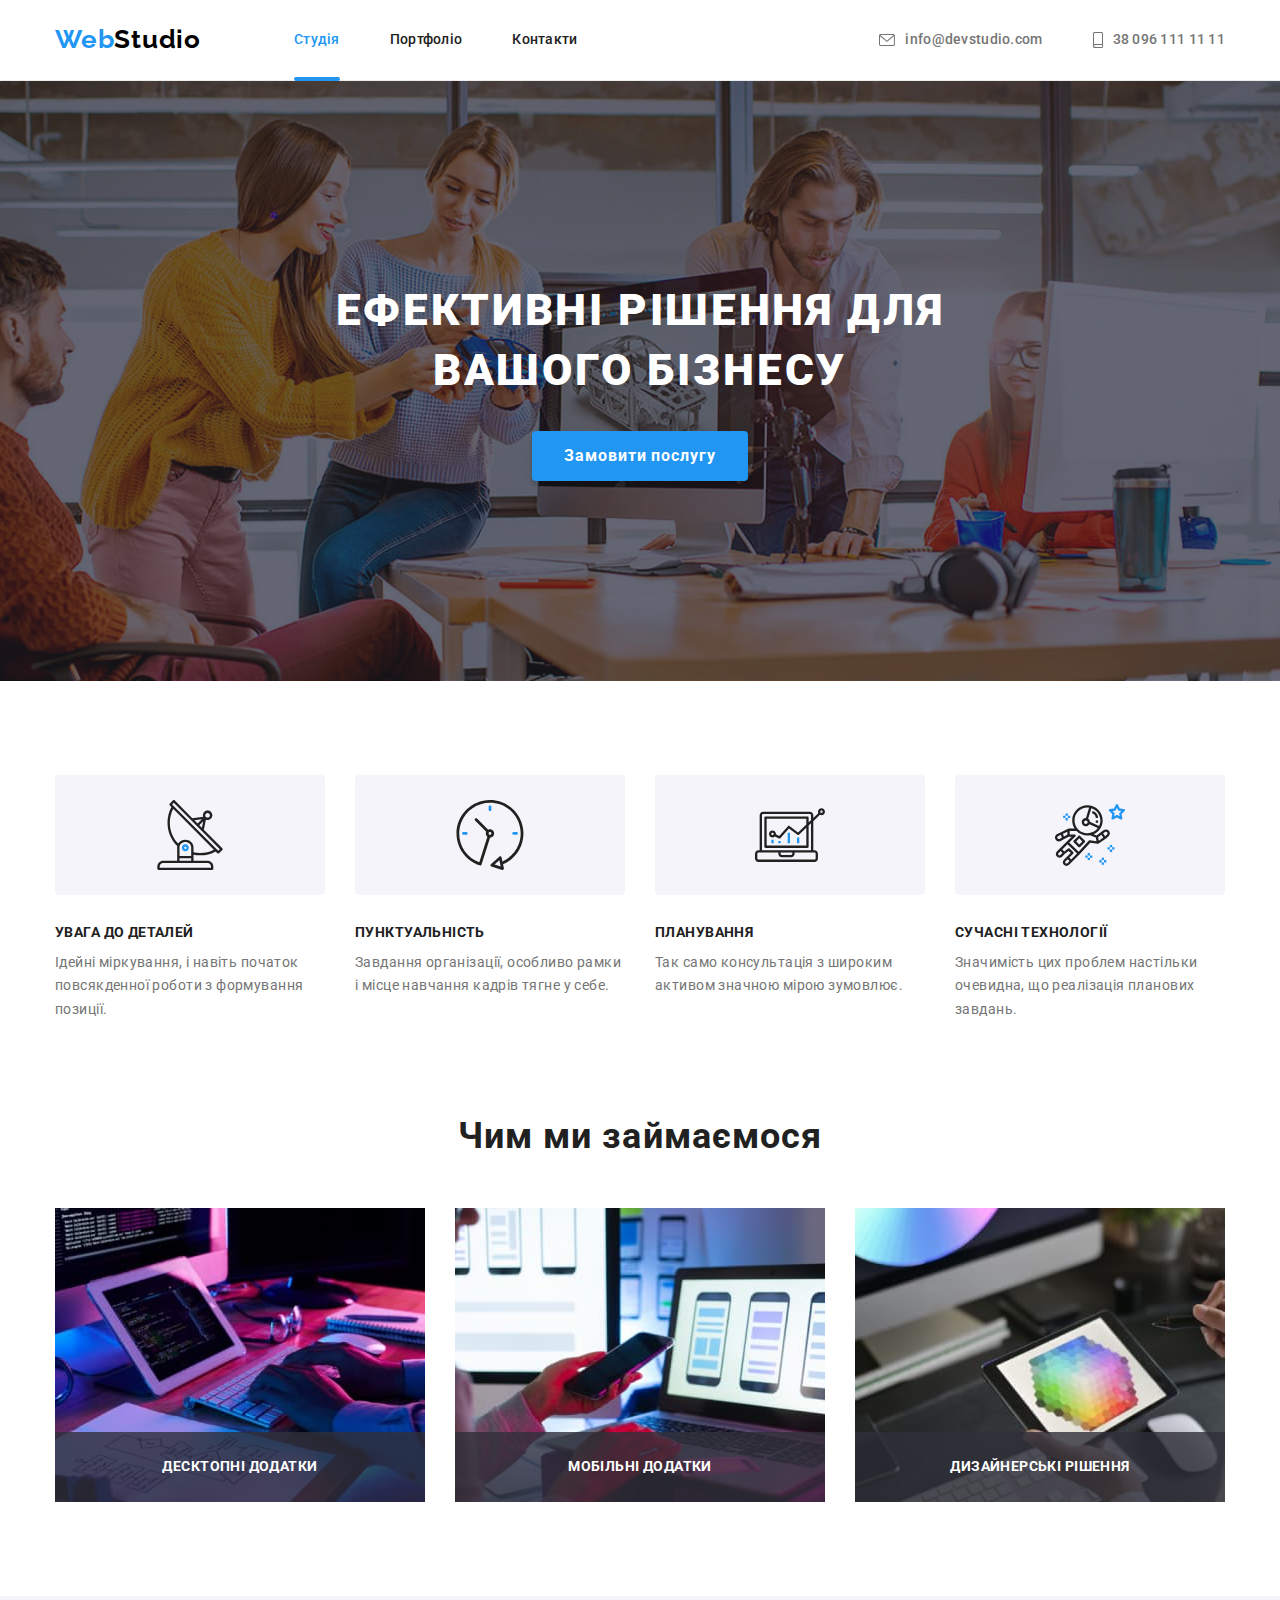
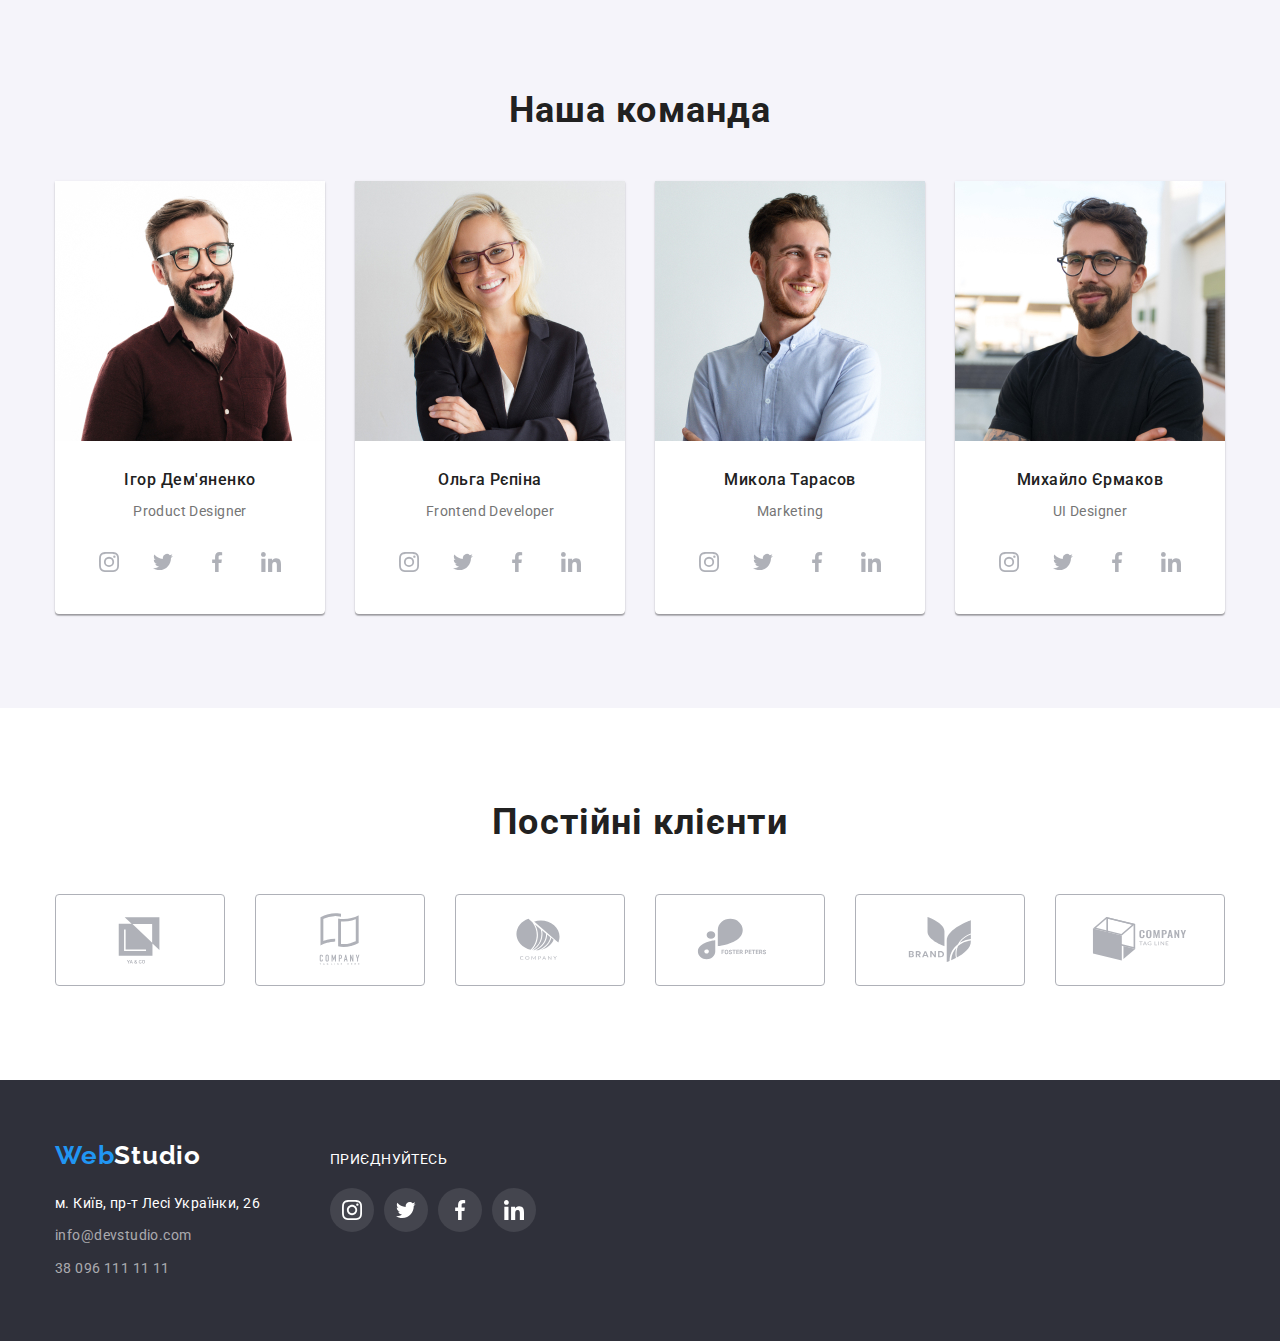
==== index.html @ 95c72705 "create hw6" ====
<!DOCTYPE html>
<html lang="uk">
  <head>
    <meta charset="UTF-8" />
    <meta http-equiv="X-UA-Compatible" content="IE=edge" />
    <meta name="viewport" content="width=device-width, initial-scale=1.0" />
    <link
      rel="stylesheet"
      href="https://cdnjs.cloudflare.com/ajax/libs/modern-normalize/1.1.0/modern-normalize.min.css"
    />
    <link rel="preconnect" href="https://fonts.googleapis.com" />
    <link rel="preconnect" href="https://fonts.gstatic.com" crossorigin />
    <link
      href="https://fonts.googleapis.com/css2?family=Raleway:wght@700&family=Roboto:wght@400;500;700;900&display=swap"
      rel="stylesheet"
    />
    <link rel="stylesheet" href="./css/styles.css" />
    <title>WebStudio</title>
  </head>
  <body>
    <!-- шапка сайту -->
    <header class="header-section">
      <div class="container header-container">
        <nav class="header-naw">
          <a href="#" class="logo header-logo">Web<span class="logo-dark">Studio</span> </a>
          <ul class="site-naw list">
            <li>
              <a href="./index.html" class="naw-link link current-page">Студія</a>
            </li>
            <li>
              <a href="./portfolio.html" class="naw-link link">Портфоліо</a>
            </li>
            <li><a href="" class="naw-link link">Контакти</a></li>
          </ul>
        </nav>
        <ul class="contacts list">
          <li>
            <a href="malito:info@devstudio.com" class="cnt-link link" lang="en">
              <svg class="contacts-icon" width="16px" height="12px">
                <use href="./images/icons.svg#icon-envelope"></use>
              </svg>
              info@devstudio.com</a
            >
          </li>
          <li>
            <a href="tel:+380961111111" class="cnt-link link">
              <svg class="contacts-icon" width="10px" height="16px">
                <use href="./images/icons.svg#icon-smartphone"></use>
              </svg>
              38 096 111 11 11</a
            >
          </li>
        </ul>
      </div>
    </header>
    <main>
      <!-- секція герой -->
      <section class="hero">
        <div class="container">
          <h1 class="hero-title">Ефективні рішення для вашого бізнесу</h1>
          <button type="button" class="hero-button" data-modal-open>Замовити послугу</button>
        </div>
      </section>
      <!-- секція переваги -->
      <section class="section">
        <div class="container">
          <h2 class="visually-hidden">Наші переваги</h2>
          <ul class="benefits list">
            <li class="benefits-item">
              <div class="benefits-icons">
                <svg class="benefits-icon" width="70px" height="70px">
                  <use href="./images/icons.svg#icon-antenna"></use>
                </svg>
              </div>
              <h3 class="benefits-title">Увага до деталей</h3>
              <p>Ідейні міркування, і навіть початок повсякденної роботи з формування позиції.</p>
            </li>
            <li class="benefits-item">
              <div class="benefits-icons">
                <svg class="benefits-icon" width="70px" height="70px">
                  <use href="./images/icons.svg#icon-clock"></use>
                </svg>
              </div>
              <h3 class="benefits-title">Пунктуальність</h3>
              <p>Завдання організації, особливо рамки і місце навчання кадрів тягне у себе.</p>
            </li>
            <li class="benefits-item">
              <div class="benefits-icons">
                <svg class="benefits-icon" width="70px" height="70px">
                  <use href="./images/icons.svg#icon-diagram"></use>
                </svg>
              </div>
              <h3 class="benefits-title">Планування</h3>
              <p>Так само консультація з широким активом значною мірою зумовлює.</p>
            </li>
            <li class="benefits-item">
              <div class="benefits-icons">
                <svg class="benefits-icon" width="70px" height="70px">
                  <use href="./images/icons.svg#icon-astronaut"></use>
                </svg>
              </div>
              <h3 class="benefits-title">Сучасні технології</h3>
              <p>Значимість цих проблем настільки очевидна, що реалізація планових завдань.</p>
            </li>
          </ul>
        </div>
      </section>
      <!-- секція наші роботи -->
      <section class="section example-section">
        <div class="container">
          <h2 class="example-title">Чим ми займаємося</h2>
          <ul class="list-example list">
            <li>
              <div class="activity">
                <img src="./images/box1.jpg" alt="людина працює за робочим столом" width="370" />
                <p class="activity-text">Десктопні додатки</p>
              </div>
            </li>
            <li>
              <div class="activity">
                <img
                  src="./images/box2.jpg"
                  alt="людина звіряє телефон з макетом на ноутбуці"
                  width="370"
                />
                <p class="activity-text">Мобільні додатки</p>
              </div>
            </li>
            <li>
              <div class="activity">
                <img
                  src="./images/box3.jpg"
                  alt="людина обирає палітру кольорів на планшеті"
                  width="370"
                />
                <p class="activity-text">Дизайнерські рішення</p>
              </div>
            </li>
          </ul>
        </div>
      </section>
      <!-- секція команда -->
      <section class="section-team">
        <div class="container">
          <h2 class="team-title">Наша команда</h2>
          <ul class="team-list list">
            <li class="team-folder">
              <img src="./images/photo1.jpg" alt="фото працівника Ігор Дем'яненко" width="270" />
              <div class="team-details">
                <h3 class="team-subtitle">Ігор Дем'яненко</h3>
                <p lang="en">Product Designer</p>
                <ul class="net-list list">
                  <li class="net-item">
                    <a
                      href=""
                      class="net-link link"
                      aria-label="Instagram"
                      rel=" noopener noreferrer nofollow"
                    >
                      <svg class="net-icon" width="20px" height="20px">
                        <use href="./images/icons.svg#icon-instagram"></use>
                      </svg>
                    </a>
                  </li>
                  <li class="net-item">
                    <a
                      href=""
                      class="net-link link"
                      aria-label="Twitter"
                      rel=" noopener noreferrer nofollow"
                    >
                      <svg class="net-icon" width="20px" height="20px">
                        <use href="./images/icons.svg#icon-twitter"></use>
                      </svg>
                    </a>
                  </li>
                  <li class="net-item">
                    <a
                      href=""
                      class="net-link link"
                      aria-label="Facebook"
                      rel=" noopener noreferrer nofollow"
                    >
                      <svg class="net-icon" width="20px" height="20px">
                        <use href="./images/icons.svg#icon-facebook"></use>
                      </svg>
                    </a>
                  </li>
                  <li class="net-item">
                    <a
                      href=""
                      class="net-link link"
                      aria-label="Linkedin"
                      rel=" noopener noreferrer nofollow"
                    >
                      <svg class="net-icon" width="20px" height="20px">
                        <use href="./images/icons.svg#icon-linkedin"></use>
                      </svg>
                    </a>
                  </li>
                </ul>
              </div>
            </li>
            <li class="team-folder">
              <img src="./images/photo2.jpg" alt="фото працівника Ольга Рєпіна" width="270" />
              <div class="team-details">
                <h3 class="team-subtitle">Ольга Рєпіна</h3>
                <p lang="en">Frontend Developer</p>
                <ul class="net-list list">
                  <li class="net-item">
                    <a
                      href=""
                      class="net-link link"
                      aria-label="Instagram"
                      rel=" noopener noreferrer nofollow"
                    >
                      <svg class="net-icon" width="20px" height="20px">
                        <use href="./images/icons.svg#icon-instagram"></use>
                      </svg>
                    </a>
                  </li>
                  <li class="net-item">
                    <a
                      href=""
                      class="net-link link"
                      aria-label="Twitter"
                      rel=" noopener noreferrer nofollow"
                    >
                      <svg class="net-icon" width="20px" height="20px">
                        <use href="./images/icons.svg#icon-twitter"></use>
                      </svg>
                    </a>
                  </li>
                  <li class="net-item">
                    <a
                      href=""
                      class="net-link link"
                      aria-label="Facebook"
                      rel=" noopener noreferrer nofollow"
                    >
                      <svg class="net-icon" width="20px" height="20px">
                        <use href="./images/icons.svg#icon-facebook"></use>
                      </svg>
                    </a>
                  </li>
                  <li class="net-item">
                    <a
                      href=""
                      class="net-link link"
                      aria-label="Linkedin"
                      rel=" noopener noreferrer nofollow"
                    >
                      <svg class="net-icon" width="20px" height="20px">
                        <use href="./images/icons.svg#icon-linkedin"></use>
                      </svg>
                    </a>
                  </li>
                </ul>
              </div>
            </li>
            <li class="team-folder">
              <img src="./images/photo3.jpg" alt="фото працівника Микола Тарасов" width="270" />
              <div class="team-details">
                <h3 class="team-subtitle">Микола Тарасов</h3>
                <p lang="en">Marketing</p>
                <ul class="net-list list">
                  <li class="net-item">
                    <a
                      href=""
                      class="net-link link"
                      aria-label="Instagram"
                      rel=" noopener noreferrer nofollow"
                    >
                      <svg class="net-icon" width="20px" height="20px">
                        <use href="./images/icons.svg#icon-instagram"></use>
                      </svg>
                    </a>
                  </li>
                  <li class="net-item">
                    <a
                      href=""
                      class="net-link link"
                      aria-label="Twitter"
                      rel=" noopener noreferrer nofollow"
                    >
                      <svg class="net-icon" width="20px" height="20px">
                        <use href="./images/icons.svg#icon-twitter"></use>
                      </svg>
                    </a>
                  </li>
                  <li class="net-item">
                    <a
                      href=""
                      class="net-link link"
                      aria-label="Facebook"
                      rel=" noopener noreferrer nofollow"
                    >
                      <svg class="net-icon" width="20px" height="20px">
                        <use href="./images/icons.svg#icon-facebook"></use>
                      </svg>
                    </a>
                  </li>
                  <li class="net-item">
                    <a
                      href=""
                      class="net-link link"
                      aria-label="Linkedin"
                      rel=" noopener noreferrer nofollow"
                    >
                      <svg class="net-icon" width="20px" height="20px">
                        <use href="./images/icons.svg#icon-linkedin"></use>
                      </svg>
                    </a>
                  </li>
                </ul>
              </div>
            </li>
            <li class="team-folder">
              <img src="./images/photo4.jpg" alt="фото працівника Михайло Єрмаков" width="270" />
              <div class="team-details">
                <h3 class="team-subtitle">Михайло Єрмаков</h3>
                <p lang="en">UI Designer</p>
                <ul class="net-list list">
                  <li class="net-item">
                    <a
                      href=""
                      class="net-link link"
                      aria-label="Instagram"
                      rel=" noopener noreferrer nofollow"
                    >
                      <svg class="net-icon" width="20px" height="20px">
                        <use href="./images/icons.svg#icon-instagram"></use>
                      </svg>
                    </a>
                  </li>
                  <li class="net-item">
                    <a
                      href=""
                      class="net-link link"
                      aria-label="Twitter"
                      rel=" noopener noreferrer nofollow"
                    >
                      <svg class="net-icon" width="20px" height="20px">
                        <use href="./images/icons.svg#icon-twitter"></use>
                      </svg>
                    </a>
                  </li>
                  <li class="net-item">
                    <a
                      href=""
                      class="net-link link"
                      aria-label="Facebook"
                      rel=" noopener noreferrer nofollow"
                    >
                      <svg class="net-icon" width="20px" height="20px">
                        <use href="./images/icons.svg#icon-facebook"></use>
                      </svg>
                    </a>
                  </li>
                  <li class="net-item">
                    <a
                      href=""
                      class="net-link link"
                      aria-label="Linkedin"
                      rel=" noopener noreferrer nofollow"
                    >
                      <svg class="net-icon" width="20px" height="20px">
                        <use href="./images/icons.svg#icon-linkedin"></use>
                      </svg>
                    </a>
                  </li>
                </ul>
              </div>
            </li>
          </ul>
        </div>
      </section>
      <!-- секція клієнти -->
      <section class="section">
        <div class="container">
          <h2 class="clients-title">Постійні клієнти</h2>
          <ul class="clients-list list">
            <li class="clients-item">
              <a href="" class="clients-link link">
                <svg class="clients-icon" width="106px" height="60px">
                  <use href="./images/icons.svg#icon-clienta"></use>
                </svg>
              </a>
            </li>
            <li class="clients-item">
              <a href="" class="clients-link link">
                <svg class="clients-icon" width="106px" height="60px">
                  <use href="./images/icons.svg#icon-clientb"></use>
                </svg>
              </a>
            </li>
            <li class="clients-item">
              <a href="" class="clients-link link">
                <svg class="clients-icon" width="106px" height="60px">
                  <use href="./images/icons.svg#icon-clientc"></use>
                </svg>
              </a>
            </li>
            <li class="clients-item">
              <a href="" class="clients-link link">
                <svg class="clients-icon" width="106px" height="60px">
                  <use href="./images/icons.svg#icon-clientd"></use>
                </svg>
              </a>
            </li>
            <li class="clients-item">
              <a href="" class="clients-link link">
                <svg class="clients-icon" width="106px" height="60px">
                  <use href="./images/icons.svg#icon-cliente"></use>
                </svg>
              </a>
            </li>
            <li class="clients-item">
              <a href="" class="clients-link link">
                <svg class="clients-icon" width="106px" height="60px">
                  <use href="./images/icons.svg#icon-clientf"></use>
                </svg>
              </a>
            </li>
          </ul>
        </div>
      </section>
    </main>
    <!-- підвал -->
    <footer class="footer-section">
      <div class="container">
        <div class="footer-parts">
          <div>
            <a href="#" class="logo footer-logo">Web<span class="logo-light">Studio</span> </a>
            <address>
              <div>
                <ul class="address list">
                  <li class="address-list">
                    <a
                      href="https://goo.gl/maps/CPtrU1FHBa2aNyZL9"
                      class="link"
                      target="_blank"
                      rel="noopener noreferrer nofollow"
                      >м. Київ, пр-т Лесі Українки, 26</a
                    >
                  </li>
                  <li class="address-list">
                    <a href="malito:info@devstudio.com" class="address-link link" lang="en">
                      info@devstudio.com</a
                    >
                  </li>
                  <li class="address-list">
                    <a href="tel:+380961111111" class="address-link link"> 38 096 111 11 11 </a>
                  </li>
                </ul>
              </div>
            </address>
          </div>
          <div>
            <p class="net-title">приєднуйтесь</p>
            <ul class="net-list-footer list">
              <li class="net-item">
                <a
                  href=""
                  class="net-link-footer link"
                  aria-label="Instagram"
                  rel=" noopener noreferrer nofollow"
                >
                  <svg class="net-icon" width="20px" height="20px">
                    <use href="./images/icons.svg#icon-instagramfooter"></use>
                  </svg>
                </a>
              </li>
              <li class="net-item">
                <a
                  href=""
                  class="net-link-footer link"
                  aria-label="Twitter"
                  rel=" noopener noreferrer nofollow"
                >
                  <svg class="net-icon" width="20px" height="20px">
                    <use href="./images/icons.svg#icon-twitterfooter"></use>
                  </svg>
                </a>
              </li>
              <li class="net-item">
                <a
                  href=""
                  class="net-link-footer link"
                  aria-label="Facebook"
                  rel=" noopener noreferrer nofollow"
                >
                  <svg class="net-icon" width="20px" height="20px">
                    <use href="./images/icons.svg#icon-facebookfooter"></use>
                  </svg>
                </a>
              </li>
              <li class="net-item">
                <a
                  href=""
                  class="net-link-footer link"
                  aria-label="Linkedin"
                  rel=" noopener noreferrer nofollow"
                >
                  <svg class="net-icon" width="20px" height="20px">
                    <use href="./images/icons.svg#icon-linkedinfooter"></use>
                  </svg>
                </a>
              </li>
            </ul>
          </div>
        </div>
      </div>
    </footer>

    <div class="backdrop is-hidden" data-modal>
      <div class="modal">
        <button type="button" class="close-button" data-modal-close>
          <svg class="icon" width="11px" height="11px">
            <use href="./images/icons.svg#icon-vector"></use>
          </svg>
        </button>
      </div>
    </div>
    <script src="./modal.js"></script>
  </body>
</html>
---- css/styles.css ----
:root {
  --color-primary: #757575;
  --main-title-color: #212121;
  --color-brand: #2196f3;
  --main-white-color: #ffffff;
  --background-accent: #2f303a;
  --section-color: #f5f4fa;
  --logo-dark-color: #000000;
  --button-h-f-color: #188ce8;
  --secondary-white-color: rgba(255, 255, 255, 0.6);
  --border-color: #afb1b8;
}

body {
  color: var(--color-primary);
  background-color: var(--main-white-color);
  font-family: 'Roboto', sans-serif;
}

h1,
h2,
h3,
h4,
h5,
h6,
p,
ul {
  margin: 0;
}

img {
  display: block;
  max-width: 100%;
  height: auto;
}

.section {
  padding: 94px 0;
}

.container {
  width: 100%;
  max-width: 1200px;
  margin: 0 auto;
  padding: 0 15px;
}

*::before,
::after {
  box-sizing: border-box;
}

.list {
  list-style: none;
}

.link {
  text-decoration: none;
}

.current-page {
  position: relative;
  color: var(--color-brand);
}

.current-page::after {
  content: '';
  position: absolute;
  display: block;
  left: 0;
  bottom: -1px;
  width: 100%;
  height: 4px;
  border-radius: 2px;
  background-color: var(--color-brand);
}

/* header */

.header-section {
  font-size: 14px;
  line-height: 1.7;
  letter-spacing: 0.03em;
  margin: 0 auto;
  border-bottom: 1px solid #ececec;
}

.logo {
  color: var(--color-brand);
  font-family: 'Raleway', sans-serif;
  font-weight: 700;
  font-size: 26px;
  line-height: 1.2;
  letter-spacing: 0.03em;
  text-decoration: none;
}

.header-logo {
  margin-right: 93px;
}

.logo-dark {
  color: var(--logo-dark-color);
}

/* site naw */

.site-naw .naw-link {
  color: var(--main-title-color);
  font-weight: 500;
  font-size: 14px;
  line-height: 1.14;
  letter-spacing: 0.02em;
  padding: 32px 0;
  display: block;
  transition: color 250ms cubic-bezier(0.4, 0, 0.2, 1);
}

.site-naw .naw-link:hover,
.site-naw .naw-link:focus {
  color: var(--color-brand);
}

.site-naw .link.current-page {
  color: var(--color-brand);
}

.contacts .cnt-link {
  display: flex;
  color: var(--color-primary);
  font-weight: 500;
  font-size: 14px;
  line-height: 1.14;
  letter-spacing: 0.02em;
  padding: 32px 0;
  justify-content: space-between;
  gap: 10px;
  align-items: center;
  transition: color 250ms cubic-bezier(0.4, 0, 0.2, 1);
}

.contacts-icon {
  fill: currentColor;
}

.contacts .cnt-link:hover,
.contacts .cnt-link:focus {
  color: var(--color-brand);
}

.contacts .cnt-link:hover .contacts-icon .contacts .cnt-link:focus .contacts-icon {
  fill: var(--color-brand);
}

.header-container {
  display: flex;
  align-items: center;
  justify-content: space-between;
}

.header-naw {
  display: flex;
  align-items: center;
  justify-content: space-between;
}

.site-naw {
  display: flex;
  gap: 50px;
  padding: 0;
}

.contacts {
  display: flex;
  gap: 50px;
  padding: 0;
}

/* sections */
/* hero */
.hero {
  background-color: var(--background-accent);
  padding: 200px 0;
  background-image: linear-gradient(to right, rgba(47, 48, 58, 0.4), rgba(47, 48, 58, 0.4)),
    url(../images/image-hero.jpg);
  background-repeat: no-repeat;
  background-position: center;
}

.hero-title {
  color: var(--main-white-color);
  font-weight: 900;
  font-size: 44px;
  line-height: 1.36;
  letter-spacing: 0.06em;
  text-transform: uppercase;
  text-align: center;
  max-width: 696px;
  margin: 0 auto 30px auto;
}

.hero-button {
  color: var(--main-white-color);
  background-color: var(--color-brand);
  font-family: inherit;
  font-weight: 700;
  font-size: 16px;
  line-height: 1.87;
  letter-spacing: 0.06em;
  cursor: pointer;
  display: block;
  min-width: 216px;
  padding: 10px 32px;
  margin: 0 auto;
  box-shadow: 0px 4px 4px rgba(0, 0, 0, 0.15);
  border-radius: 4px;
  border: 0;
  transition: background-color 250ms cubic-bezier(0.4, 0, 0.2, 1);
}

.hero-button:hover,
.hero-button:focus {
  background-color: var(--button-h-f-color);
}

.visually-hidden {
  position: absolute;
  white-space: nowrap;
  width: 1px;
  height: 1px;
  overflow: hidden;
  border: 0;
  padding: 0;
  clip: rect(0 0 0 0);
  clip-path: inset(50%);
  margin: -1px;
}

/* benefits */
.benefits-title {
  color: var(--main-title-color);
  font-size: 14px;
  line-height: 1.14;
  letter-spacing: 0.03em;
  text-transform: uppercase;
  margin-bottom: 10px;
}

.benefits {
  display: flex;
  gap: 30px;
  padding: 0;
}

.benefits-item {
  width: 270px;
  font-size: 14px;
  line-height: 1.7;
  letter-spacing: 0.03em;
}

.benefits-icons {
  display: flex;
  width: 270px;
  height: 120px;
  background: var(--section-color);
  border-radius: 4px;
  margin-bottom: 30px;
  align-items: center;
  justify-content: center;
}

/* example */
.example-title {
  color: var(--main-title-color);
  font-size: 36px;
  line-height: 1.16;
  letter-spacing: 0.03em;
  margin-bottom: 50px;
  text-align: center;
}

.list-example {
  display: flex;
  justify-content: space-between;
  gap: 30px;
  padding: 0;
}

.example-section {
  padding-top: 0;
}

.activity {
  position: relative;
  display: flex;
  justify-content: center;
}

.activity::before {
  content: '';
  position: absolute;
  bottom: 0;
  width: 100%;
  height: 70px;
  background: rgba(47, 48, 58, 0.8);
}

.activity-text {
  position: absolute;
  bottom: 0;
  margin: 0;
  padding: 27px 0;
  font-weight: 700;
  font-size: 14px;
  line-height: 1.14;
  text-align: center;
  letter-spacing: 0.03em;
  text-transform: uppercase;
  color: var(--main-white-color);
}

/* team section*/
.section-team {
  background-color: var(--section-color);
  font-size: 14px;
  line-height: 1.7;
  letter-spacing: 0.03em;
  padding: 94px 0;
  margin: 0 auto;
}

.team-list {
  display: flex;
  justify-content: center;
  align-items: center;
  padding: 0;
}

.team-title {
  color: var(--main-title-color);
  font-size: 36px;
  line-height: 1.16;
  letter-spacing: 0.03em;
  margin-bottom: 50px;
  text-align: center;
}

.team-folder {
  background-color: var(--main-white-color);
  min-width: 270px;
  margin-right: 30px;
  box-shadow: 0px 1px 3px rgba(0, 0, 0, 0.12), 0px 1px 1px rgba(0, 0, 0, 0.14),
    0px 2px 1px rgba(0, 0, 0, 0.2);
  border-radius: 0px 0px 4px 4px;
}

.team-folder:last-child {
  margin-right: 0;
}

.team-subtitle {
  color: var(--main-title-color);
  font-weight: 500;
  font-size: 16px;
  line-height: 1.18;
  letter-spacing: 0.03em;
  margin-top: 0px;
  margin-bottom: 10px;
}

.team-details {
  text-align: center;
  padding: 30px;
}

.net-list {
  display: flex;
  justify-content: center;
  gap: 10px;
  padding: 0;
  margin-top: 16px;
}

.net-link {
  width: 44px;
  height: 44px;
  display: flex;
  align-items: center;
  justify-content: center;
  border-radius: 50%;
  color: var(--border-color);
  background-color: var(--main-white-color);
  transition: background-color 250ms cubic-bezier(0.4, 0, 0.2, 1),
    fill 250ms cubic-bezier(0.4, 0, 0.2, 1);
}

.net-icon {
  fill: currentColor;
}

.net-link:hover,
.net-link:focus {
  background-color: var(--color-brand);
  fill: var(--main-white-color);
}

.net-link:hover .net-icon,
.net-link:focus .net-icon {
  fill: var(--main-white-color);
}

/* clients section */
.clients-title {
  color: var(--main-title-color);
  font-size: 36px;
  line-height: 1.16;
  letter-spacing: 0.03em;
  margin-bottom: 50px;
  text-align: center;
}

.clients-list {
  display: flex;
  gap: 30px;
  padding: 0;
}

.clients-item {
  width: 170px;
  height: 92px;
}

.clients-link {
  display: flex;
  align-items: center;
  justify-content: center;
  width: 100%;
  height: 100%;
  border: 1px solid var(--border-color);
  border-radius: 4px;
  color: var(--border-color);
  transition: border-color 250ms cubic-bezier(0.4, 0, 0.2, 1),
    fill 250ms cubic-bezier(0.4, 0, 0.2, 1);
}

.clients-icon {
  fill: currentColor;
}

.clients-link:hover,
.clients-link:focus {
  fill: var(--color-brand);
  border-color: var(--color-brand);
}

.clients-link:hover .clients-icon,
.clients-link:focus .clients-icon {
  fill: var(--color-brand);
}

/* footer */
.footer-section {
  background-color: var(--background-accent);
  font-size: 14px;
  line-height: 1.7;
  letter-spacing: 0.03em;
  margin: 0 auto;
  padding: 60px 0;
}

address {
  margin-top: 20px;
}

.address {
  font-size: 14px;
  line-height: 1.7;
  letter-spacing: 0.03em;
  padding: 0;
}

.address-list {
  margin-bottom: 9px;
}

.address-list:last-child {
  margin-bottom: 0;
}

.address .link {
  color: var(--main-white-color);
  font-style: normal;
  transition: color 250ms cubic-bezier(0.4, 0, 0.2, 1);
}

.address .address-link {
  color: var(--secondary-white-color);
  transition: color 250ms cubic-bezier(0.4, 0, 0.2, 1);
}

.address .link:hover,
.address .link:focus {
  color: var(--color-brand);
}

.logo-light {
  color: var(--main-white-color);
}

.net-list-footer {
  display: flex;
  justify-content: flex-start;
  gap: 10px;
  padding: 0;
}

.net-title {
  color: var(--main-white-color);
  font-size: 14px;
  line-height: 1.14;
  letter-spacing: 0.03em;
  text-transform: uppercase;
  text-align: start;
  margin-bottom: 20px;
}

.footer-parts {
  display: flex;
  gap: 70px;
  align-items: baseline;
}

.net-link-footer {
  width: 44px;
  height: 44px;
  display: flex;
  align-items: center;
  justify-content: center;
  border-radius: 50%;
  color: var(--border-color);
  background-color: rgba(255, 255, 255, 0.1);
  fill: currentColor;
  transition: background-color 250ms cubic-bezier(0.4, 0, 0.2, 1);
}

.net-link-footer:hover,
.net-link-footer:focus {
  color: var(--main-white-color);
  background-color: var(--color-brand);
}

/* portfolio */
.portfolio-button {
  color: var(--main-title-color);
  background-color: var(--section-color);
  font-family: inherit;
  font-weight: 500;
  font-size: 16px;
  line-height: 1.6;
  letter-spacing: 0.03em;
  cursor: pointer;
  display: block;
  padding: 6px 22px;
  margin: 0 auto;
  border-radius: 4px;
  border: 0;
  transition-property: color, background-color, box-shadow;
  transition-duration: 250ms;
  transition-timing-function: cubic-bezier(0.4, 0, 0.2, 1);
}

.filters {
  display: flex;
  justify-content: center;
  align-items: center;
  margin-bottom: 34px;
  padding: 0;
}

.filters-list {
  margin-right: 8px;
}

.filters-list:last-child {
  margin-right: 0;
}

.portfolio-button:hover,
.portfolio-button:focus {
  color: var(--main-white-color);
  background-color: var(--color-brand);
  box-shadow: 0px 3px 1px rgba(0, 0, 0, 0.1), 0px 1px 2px rgba(0, 0, 0, 0.08),
    0px 2px 2px rgba(0, 0, 0, 0.12);
}

.button.current {
  color: var(--main-white-color);
  background-color: var(--color-brand);
}

.portfolio-card .link {
  color: var(--color-primary);
  font-size: 16px;
  line-height: 1.87;
  letter-spacing: 0.03em;
}

.portfolio-card {
  display: flex;
  justify-content: center;
  flex-wrap: wrap;
  gap: 30px;
  padding: 0;
  margin: 0;
}

.portfolio-list {
  flex-basis: calc((100% - 60px) / 3);
}

.portfolio-details {
  border: 1px solid #eeeeee;
  border-top: none;
  padding: 20px 24px;
}

.portfolio-title {
  color: var(--main-title-color);
  font-size: 18px;
  line-height: 2;
  letter-spacing: 0.06em;
  margin-bottom: 4px;
}

.portfolio-link {
  display: block;
}

.portfolio-link:hover,
.portfolio-link:focus {
  box-shadow: 0px 1px 1px rgba(0, 0, 0, 0.12), 0px 4px 4px rgba(0, 0, 0, 0.06),
    1px 4px 6px rgba(0, 0, 0, 0.16);
}

.portfolio-thumb {
  position: relative;
  overflow: hidden;
  width: 370px;
  height: 294px;
}

.portfolio-overlay {
  position: absolute;
  opacity: 0;
  pointer-events: none;
  top: 0;
  left: 0;
  width: 100%;
  height: 100%;
  background-color: rgba(33, 150, 243, 0.9);
  transform: translateY(101%);
  transition-duration: 250ms;
  transition-timing-function: cubic-bezier(0.4, 0, 0.2, 1);
}

.thumb-text {
  font-size: 18px;
  line-height: 1.56;
  letter-spacing: 0.03em;
  align-content: center;
  color: var(--main-white-color);
  padding: 63px 24px;
}

.portfolio-link:hover .portfolio-overlay,
.portfolio-link:focus .portfolio-overlay {
  transform: translateY(0);
  opacity: 1;
}

/* modal window */
.backdrop {
  position: fixed;
  top: 0;
  left: 0;
  width: 100%;
  height: 100%;
  background: rgba(0, 0, 0, 0.2);
  opacity: 1;
  transition-property: opacity, visibility;
  transition-duration: 250ms;
  transition-timing-function: cubic-bezier(0.4, 0, 0.2, 1);
}

.backdrop.is-hidden {
  opacity: 0;
  pointer-events: none;
  visibility: hidden;
}

.modal {
  position: absolute;
  top: 50%;
  left: 50%;
  transform: translate(-50%, -50%);
  min-width: 528px;
  min-height: 581px;
  background: var(--main-white-color);
  box-shadow: 0px 1px 3px rgba(0, 0, 0, 0.12), 0px 1px 1px rgba(0, 0, 0, 0.14),
    0px 2px 1px rgba(0, 0, 0, 0.2);
  border-radius: 4px;
}

.close-button {
  position: absolute;
  width: 30px;
  height: 30px;
  top: 8px;
  right: 8px;
  cursor: pointer;
  border: 1px solid rgba(0, 0, 0, 0.1);
  border-radius: 50%;
  background-color: var(--main-white-color);
}
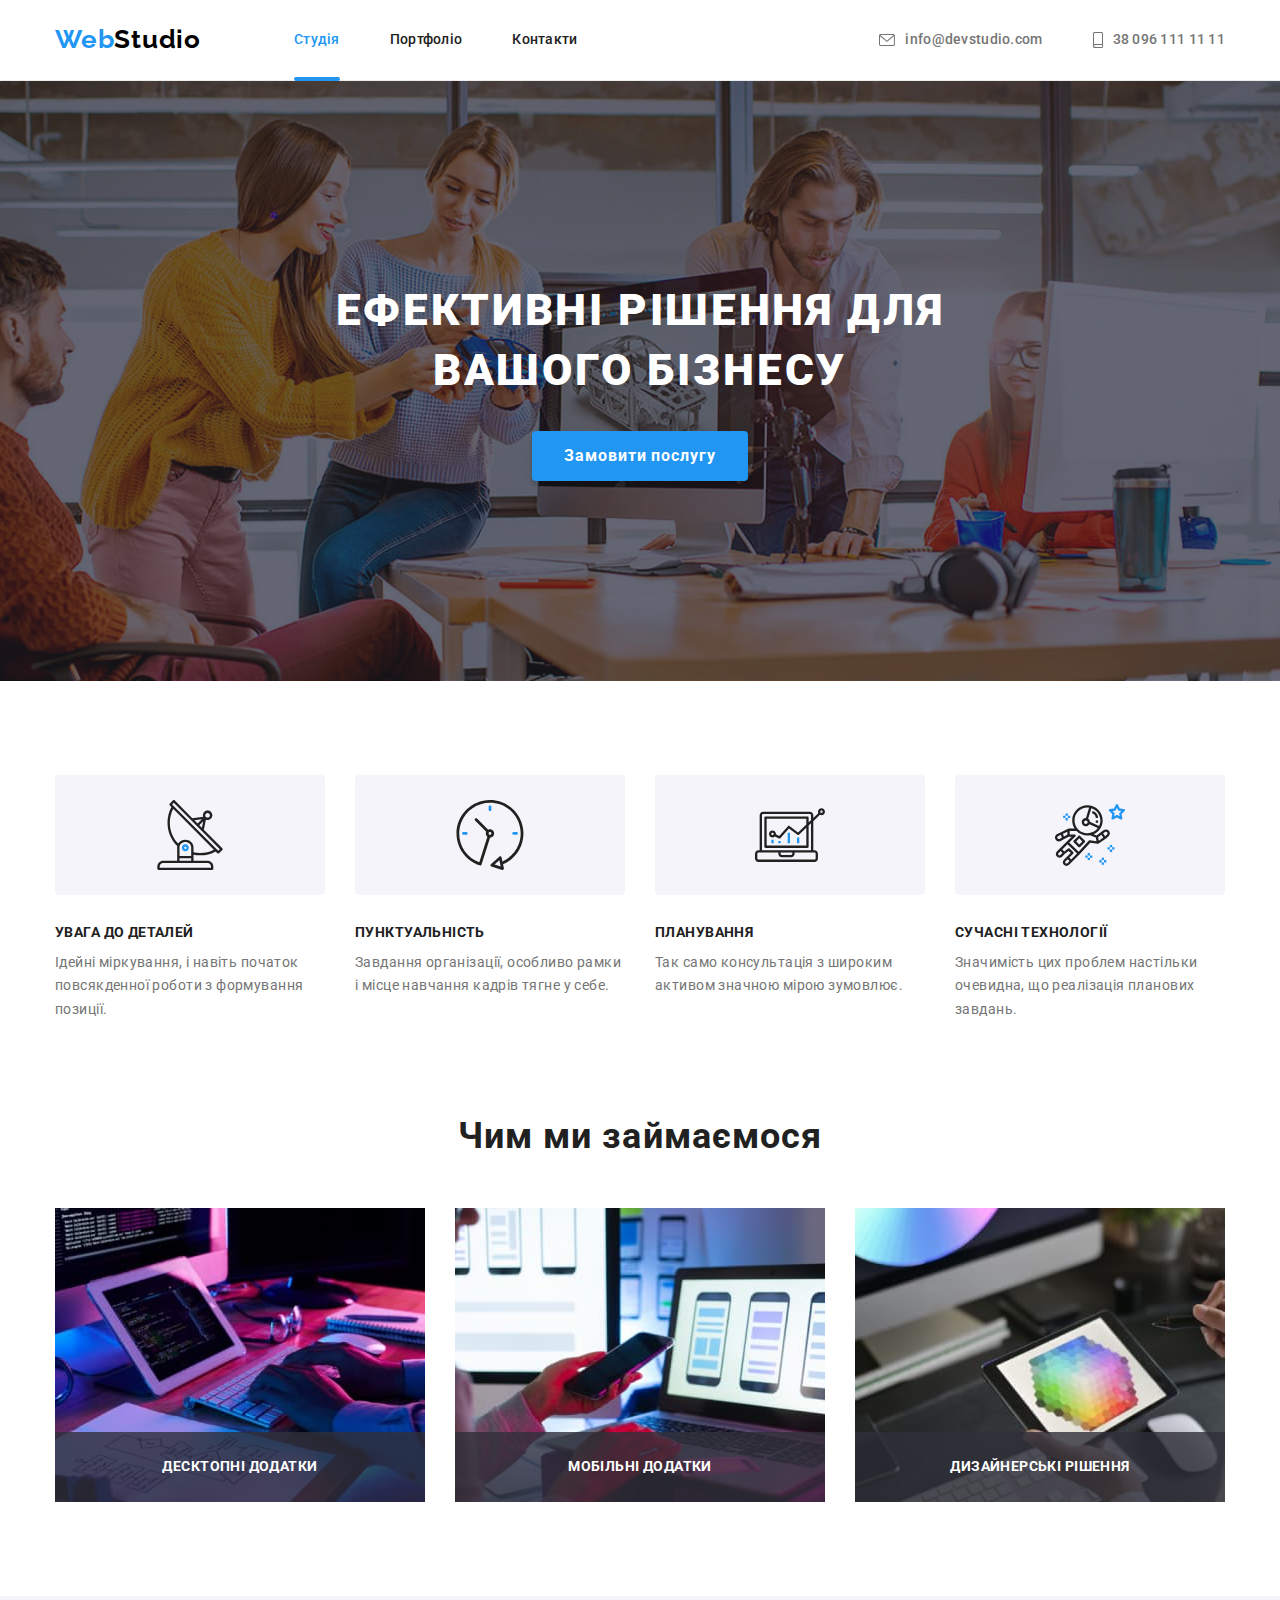
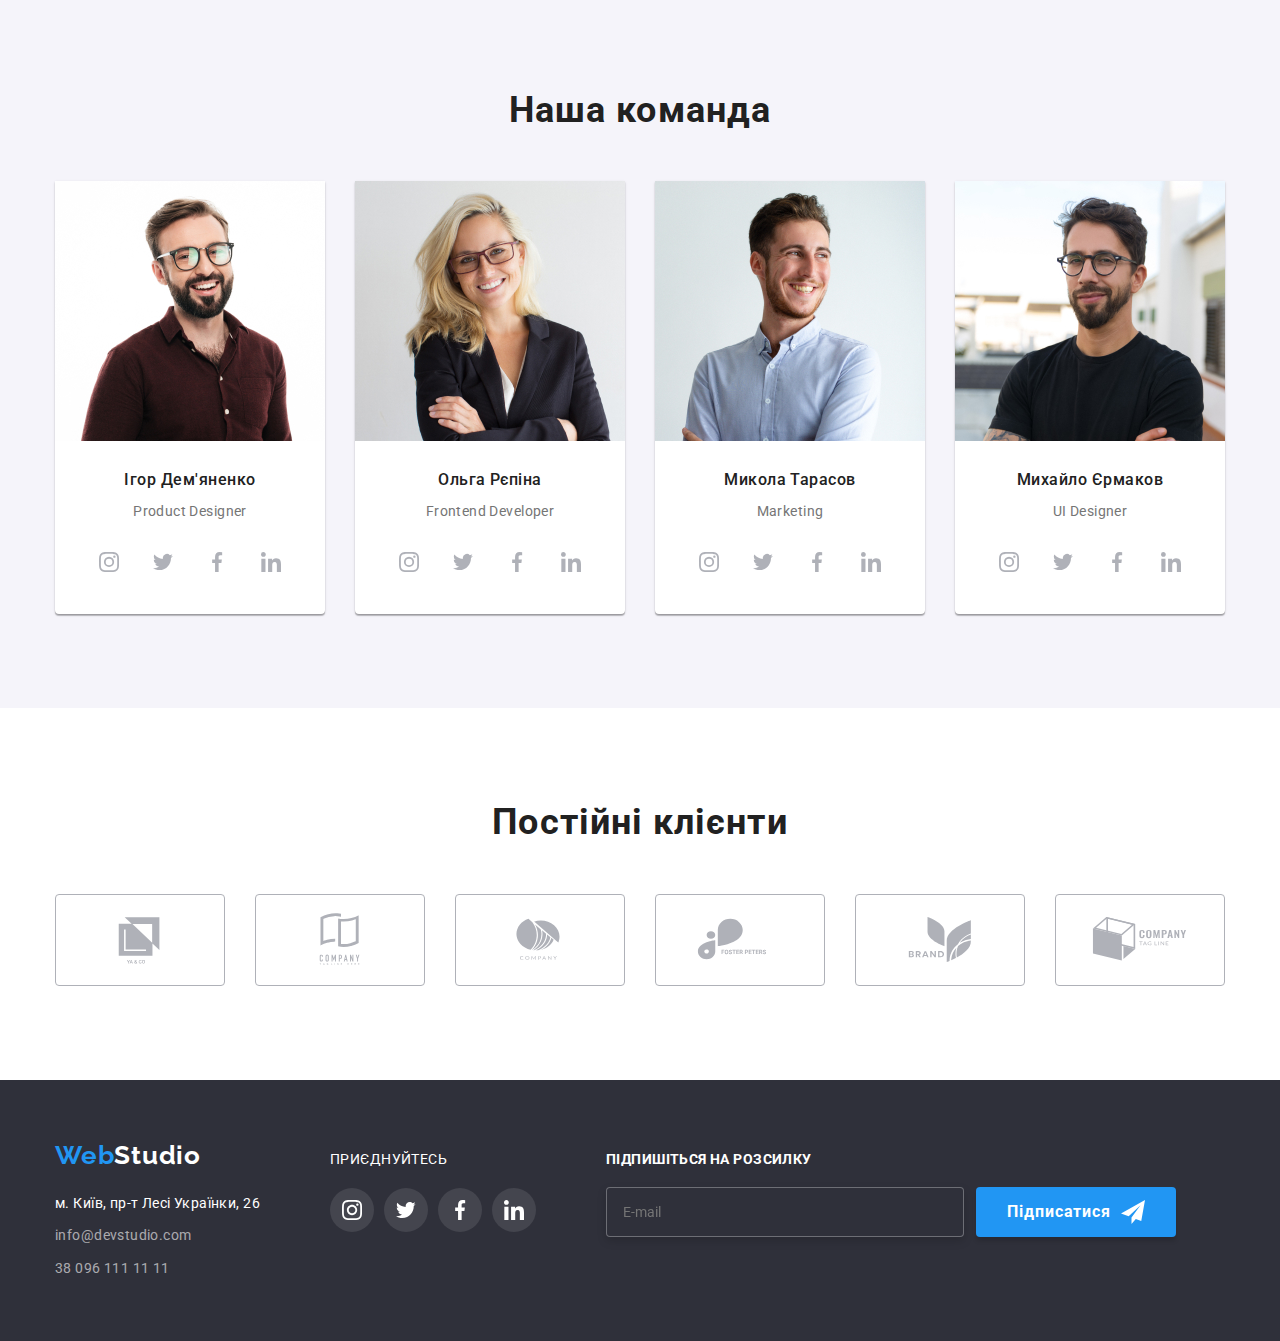
==== commit e7a85bee: "create foter form" ====
--- a/index.html
+++ b/index.html
@@ -509,12 +509,88 @@
               </li>
             </ul>
           </div>
+          <div>
+            <p class="mailing-title">Підпишіться на розсилку</p>
+            <div class="mailing">
+              <form name="footer-form">
+                <label class="footer-label" for="user-e-mail"></label>
+                <input
+                  class="footer-input"
+                  id="user-e-mail"
+                  type="text"
+                  name="user-e-mail"
+                  placeholder="E-mail"
+                />
+              </form>
+              <button type="submit" class="footer-button">
+                Підписатися
+                <svg width="24" height="24">
+                  <use href="./images/icons.svg#icon-send"></use>
+                </svg>
+              </button>
+            </div>
+          </div>
         </div>
       </div>
     </footer>
 
+    <!-- модальне вікно -->
     <div class="backdrop is-hidden" data-modal>
       <div class="modal">
+        <!-- форма -->
+        <div class="modal-active">
+          <h2 class="form-title">Залиште свої дані, ми вам передзвонимо</h2>
+          <form name="contact-form">
+            <label class="form-label" for="user-name">Ім'я</label>
+            <div class="form-control">
+              <input class="form-input" id="user-name" type="text" name="user-name" />
+              <svg class="form-icon" width="18" height="18">
+                <use href="./images/icons.svg#icon-person"></use>
+              </svg>
+            </div>
+
+            <label class="form-label" for="user-phone">Телефон</label>
+            <div class="form-control">
+              <input class="form-input" id="user-phone" type="tel" name="user-phone" />
+              <svg class="form-icon" width="18" height="18">
+                <use href="./images/icons.svg#icon-phone"></use>
+              </svg>
+            </div>
+
+            <label class="form-label" for="user-mail">Пошта</label>
+            <div class="form-control">
+              <input class="form-input" id="user-mail" type="email" name="user-mail" />
+              <svg class="form-icon" width="18" height="18">
+                <use href="./images/icons.svg#icon-mail"></use>
+              </svg>
+            </div>
+
+            <label class="form-label" for="user-comment">Коментар</label>
+            <textarea
+              class="form-textarea"
+              id="user-comment"
+              name="user-comment"
+              placeholder="Введіть текст"
+            ></textarea>
+
+            <div class="checkbox-control">
+              <label class="checkbox-label" for="terms-checkbox">
+                <input
+                  class="checkbox-input"
+                  id="terms-checkbox"
+                  type="checkbox"
+                  name="terms-checkbox"
+                />
+                <svg class="icon-check" width="16" height="15">
+                  <use href="./images/icons.svg#icon-check"></use>
+                </svg>
+                <span> Погоджуюся з розсилкою та приймаю <a href="#">Умови договору</a></span>
+              </label>
+            </div>
+
+            <button type="button" class="form-button">Відправити</button>
+          </form>
+        </div>
         <button type="button" class="close-button" data-modal-close>
           <svg class="icon" width="11px" height="11px">
             <use href="./images/icons.svg#icon-vector"></use>
@@ -522,6 +598,7 @@
         </button>
       </div>
     </div>
+
     <script src="./modal.js"></script>
   </body>
 </html>
--- a/css/styles.css
+++ b/css/styles.css
@@ -549,6 +549,66 @@
   color: var(--main-white-color);
   background-color: var(--color-brand);
 }
+.mailing {
+  display: flex;
+  justify-content: flex-start;
+  gap: 12px;
+  margin: 0;
+}
+
+.mailing-title {
+  font-weight: 700;
+  font-size: 14px;
+  line-height: 16px;
+  letter-spacing: 0.03em;
+  text-transform: uppercase;
+  color: var(--main-white-color);
+  margin-bottom: 20px;
+}
+.footer-input {
+  width: 358px;
+  height: 50px;
+  border: 1px solid rgba(255, 255, 255, 0.3);
+  filter: drop-shadow(0px 4px 4px rgba(0, 0, 0, 0.15));
+  border-radius: 4px;
+  background-color: var(--background-accent);
+  padding: 15px 16px;
+  outline: none;
+  transition: border-color 250ms cubic-bezier(0.4, 0, 0.2, 1);
+}
+.footer-input:hover,
+.footer-input:focus {
+  border-color: var(--color-brand);
+}
+
+.footer-button {
+  display: flex;
+  justify-content: center;
+  align-items: center;
+  gap: 10px;
+  color: var(--main-white-color);
+  background-color: var(--color-brand);
+  font-family: inherit;
+  font-weight: 700;
+  font-size: 16px;
+  line-height: 1.88;
+  letter-spacing: 0.06em;
+  cursor: pointer;
+  min-width: 200px;
+  height: 50px;
+  margin: 0 auto;
+  padding: 0;
+  box-shadow: 0px 4px 4px rgba(0, 0, 0, 0.15);
+  border-radius: 4px;
+  border: 0;
+  fill: var(--main-white-color);
+  transition: background-color 250ms cubic-bezier(0.4, 0, 0.2, 1);
+}
+
+.footer-button:hover,
+.footer-button:focus {
+  background-color: var(--button-h-f-color);
+}
 
 /* portfolio */
 .portfolio-button {
@@ -711,6 +771,9 @@
     0px 2px 1px rgba(0, 0, 0, 0.2);
   border-radius: 4px;
 }
+.modal-active {
+  padding: 40px;
+}
 
 .close-button {
   position: absolute;
@@ -722,4 +785,144 @@
   border: 1px solid rgba(0, 0, 0, 0.1);
   border-radius: 50%;
   background-color: var(--main-white-color);
-}
+  fill: var(--logo-dark-color);
+  transition-property: fill, border-color;
+  transition-duration: 250ms;
+  transition-timing-function: cubic-bezier(0.4, 0, 0.2, 1);
+}
+.close-button:hover,
+.close-button:focus {
+  fill: var(--color-brand);
+  border-color: var(--color-brand);
+}
+
+/* form */
+.form-title {
+  font-size: 20px;
+  line-height: 1.15;
+  text-align: center;
+  letter-spacing: 0.03em;
+  color: var(--main-title-color);
+  margin-bottom: 12px;
+}
+
+.form-label {
+  display: block;
+  font-size: 12px;
+  line-height: 1.66;
+  letter-spacing: 0.01em;
+  color: var(--color-primary);
+  margin-bottom: 4px;
+}
+
+.form-control {
+  position: relative;
+}
+
+.form-input {
+  width: 100%;
+  height: 40px;
+  padding: 12px 15px 12px 42px;
+  border: 1px solid rgba(33, 33, 33, 0.2);
+  border-radius: 4px;
+  outline: none;
+  transition: border-color 250ms cubic-bezier(0.4, 0, 0.2, 1),
+    box-shadow 250ms cubic-bezier(0.4, 0, 0.2, 1);
+}
+
+.form-input:focus {
+  border-color: var(--color-brand);
+  box-shadow: 0px 1px 3px rgba(0, 0, 0, 0.12), 0px 1px 1px rgba(0, 0, 0, 0.14),
+    0px 2px 1px rgba(0, 0, 0, 0.2);
+}
+.form-icon {
+  position: absolute;
+  top: 50%;
+  left: 15px;
+  transform: translateY(-50%);
+  fill: var(--main-title-color);
+  transition: fill 250ms cubic-bezier(0.4, 0, 0.2, 1);
+}
+
+.form-control:focus-within .form-icon {
+  fill: var(--color-brand);
+}
+
+.form-textarea {
+  width: 100%;
+  height: 120px;
+  padding: 12px 16px;
+  border: 1px solid rgba(33, 33, 33, 0.2);
+  border-radius: 4px;
+  font-size: 12px;
+  line-height: 1.66;
+  letter-spacing: 0.01em;
+  color: rgba(117, 117, 117, 0.5);
+}
+
+.form-button {
+  color: var(--main-white-color);
+  background-color: var(--color-brand);
+  font-family: inherit;
+  font-weight: 700;
+  font-size: 16px;
+  line-height: 1.87;
+  letter-spacing: 0.06em;
+  cursor: pointer;
+  display: block;
+  min-width: 200px;
+  padding: 10px 52px;
+  margin: 0 auto;
+  box-shadow: 0px 4px 4px rgba(0, 0, 0, 0.15);
+  border-radius: 4px;
+  border: 0;
+  transition: background-color 250ms cubic-bezier(0.4, 0, 0.2, 1);
+}
+
+.form-button:hover,
+.form-button:focus {
+  background-color: var(--button-h-f-color);
+}
+
+/* Checkbox */
+
+.checkbox-control {
+  position: relative;
+  display: flex;
+  align-items: center;
+  justify-content: center;
+  margin-top: 20px;
+  margin-bottom: 40px;
+}
+
+.checkbox-input {
+  position: absolute;
+  appearance: none;
+  -webkit-appearance: none;
+  -moz-appearance: none;
+}
+
+.checkbox-label {
+  display: block;
+  padding-left: 8px;
+  font-size: 14px;
+  line-height: 1.71;
+  letter-spacing: 0.03em;
+  color: var(--color-primary);
+}
+
+.icon-check {
+  position: absolute;
+  top: 50%;
+  left: 8px;
+  transform: translateY(-50%);
+  border: 2px solid var(--main-title-color);
+  border-radius: 2px;
+  fill: var(--main-white-color);
+  transition: background-color 250ms cubic-bezier(0.4, 0, 0.2, 1);
+}
+
+.checkbox-input:checked ~ .icon-check {
+  background-color: var(--color-brand);
+  border: 0;
+}
